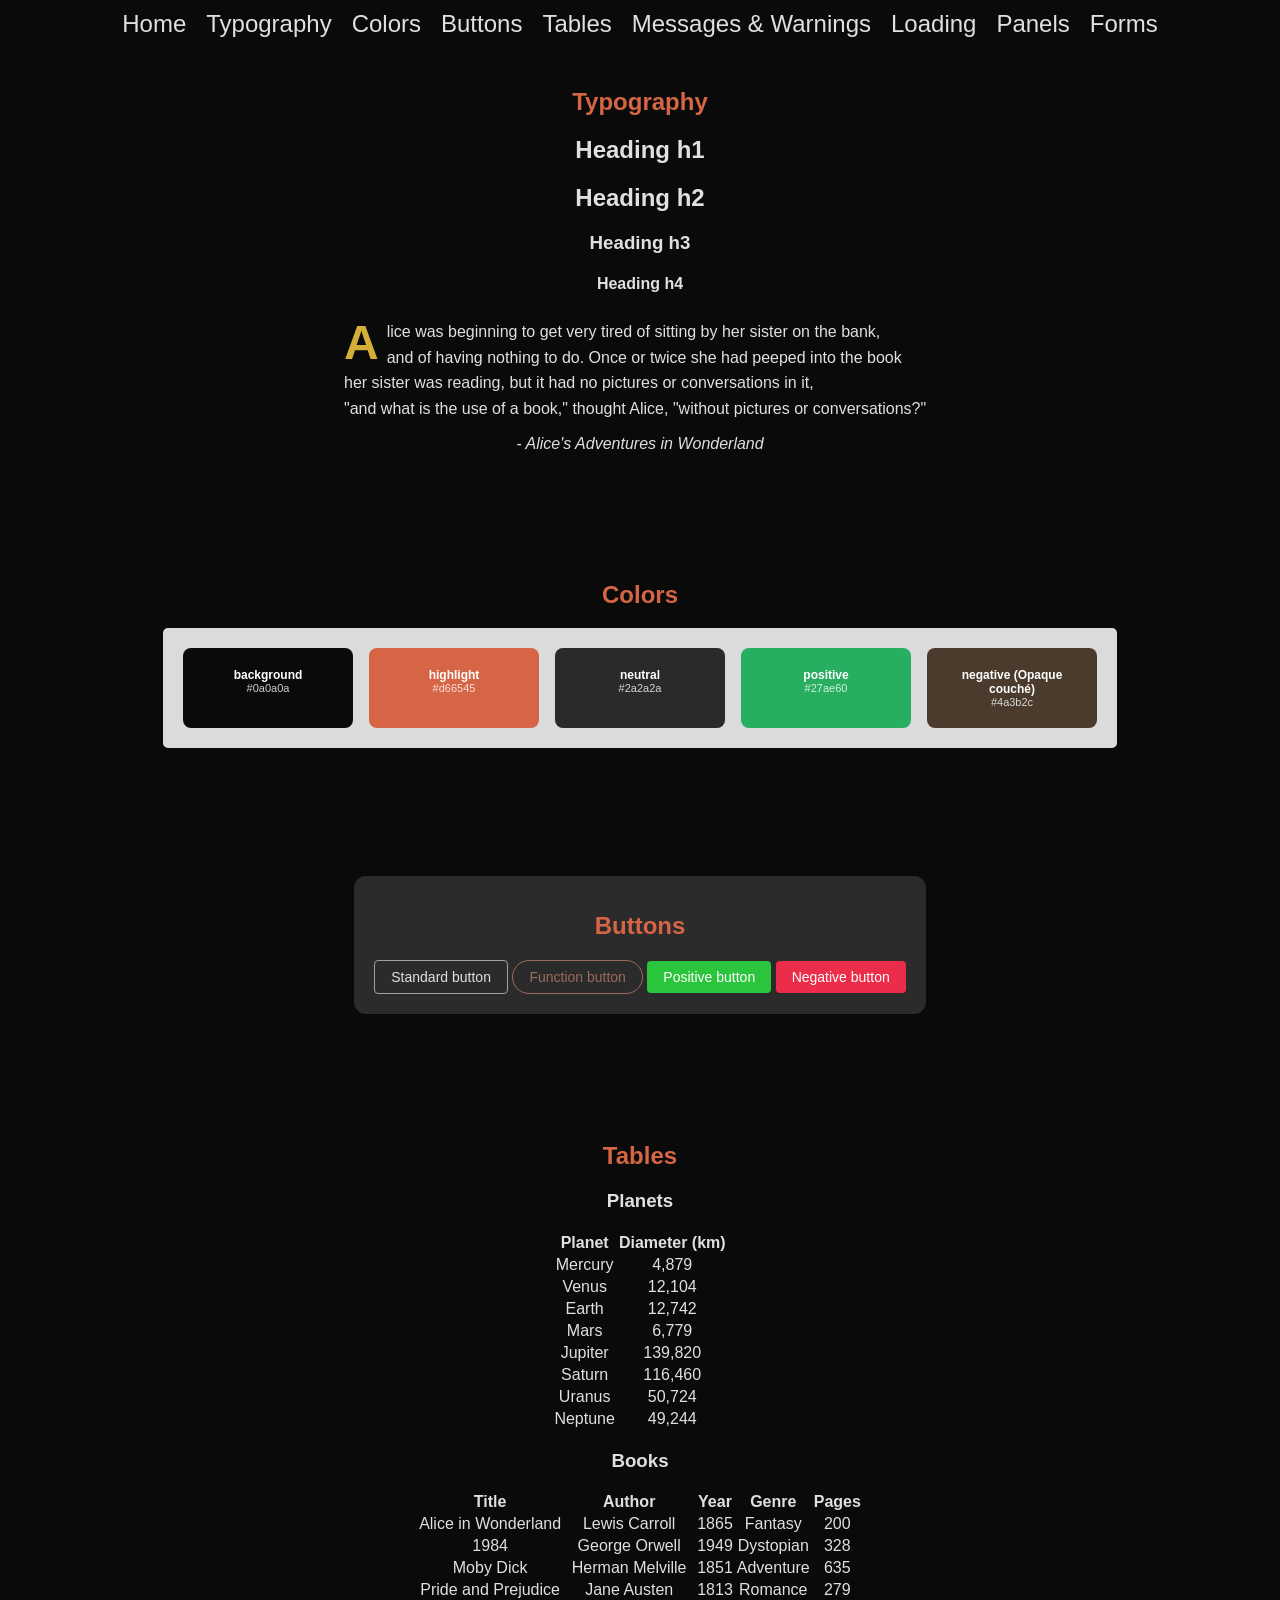
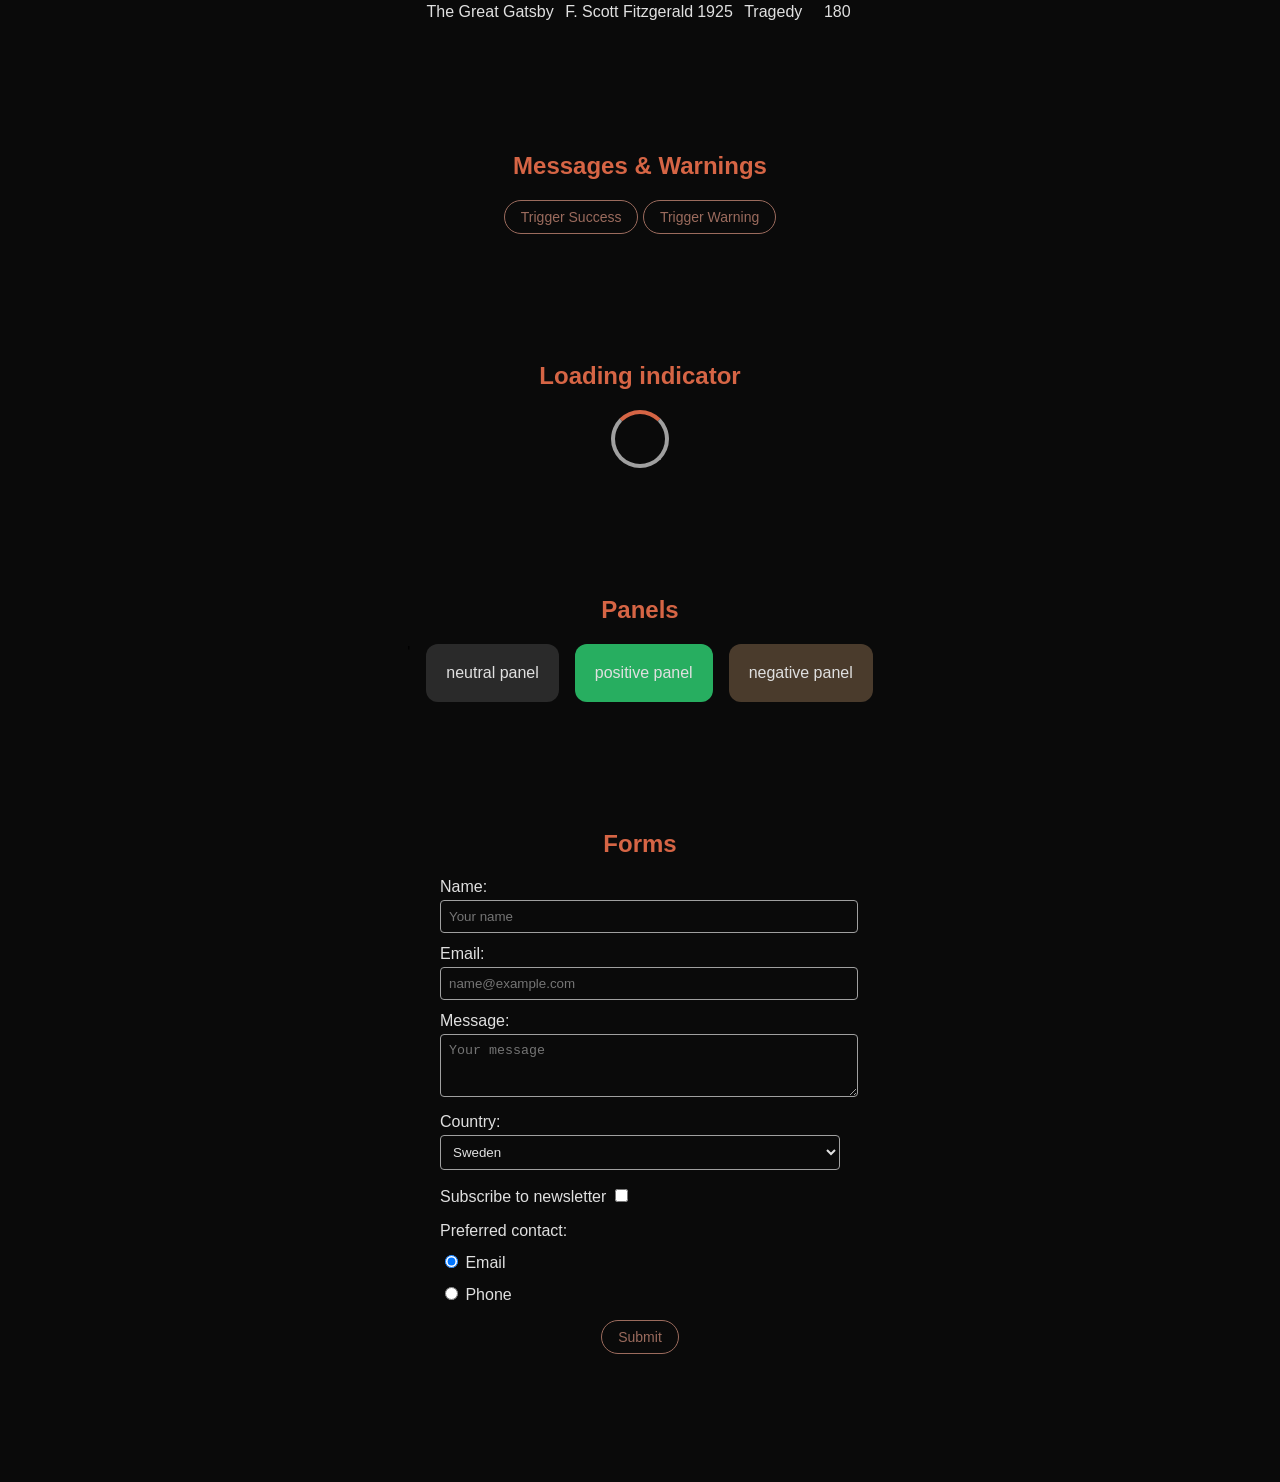
==== styleguide/index.html @ c1196de3 "admin functions implemented but needs polishing and testing" ====
<!DOCTYPE html>
<html lang="en">
<head>
    <meta charset="UTF-8">
    <meta name="viewport" content="width=device-width, initial-scale=1.0">
    <title>Style Guide - Wigell</title>
    <link rel="stylesheet" href="style.css">
</head>
<body>

    <nav>
        <ul>
            <li><a href="#">Home</a></li>
            <li><a href="#typography">Typography</a></li>
            <li><a href="#colors">Colors</a></li>
            <li><a href="#buttons">Buttons</a></li>
            <li><a href="#tables">Tables</a></li>
            <li><a href="#messages-warnings">Messages & Warnings</a></li>
            <li><a href="#loading">Loading</a></li>
            <li><a href="#panels">Panels</a></li>
            <li><a href="#forms">Forms</a></li>
        </ul>
    </nav>

    <main>
        <section id="typography">
            <h2 id="typography-h2" class="section-heading">Typography</h2>
            
            <div id="headings">
                <h1>Heading h1</h1>
                <h2>Heading h2</h2>
                <h3>Heading h3</h3>
                <h4>Heading h4</h4>
            </div>
            
            <div>
                <p class="alice-text">
                Alice was beginning to get very tired of sitting by her sister on the bank,<br>
                and of having nothing to do. Once or twice she had peeped into the book<br>
                her sister was reading, but it had no pictures or conversations in it,<br>
                "and what is the use of a book," thought Alice, "without pictures or conversations?"
                </p>

                <p class="book-title">- Alice's Adventures in Wonderland</p>
                </div>
        </section>

        <section id="colors">
            <h2 id="colors-h2" class="section-heading">Colors</h2>
            <div class="color-flex">
                <div class="color-box" style="background-color: #0a0a0a;">
                    <span class="color-name">background</span>
                    <span class="color-hex">#0a0a0a</span>
                </div>
               
                <div class="color-box" style="background-color: #d66545;">
                    <span class="color-name">highlight</span>
                    <span class="color-hex">#d66545</span>
                </div>

                <div class="color-box" style="background-color: #2a2a2a;">
                    <span class="color-name">neutral</span>
                    <span class="color-hex">#2a2a2a</span>
                </div>

                <div class="color-box" style="background-color: #27ae60;">
                    <span class="color-name">positive</span>
                    <span class="color-hex">#27ae60</span>
                </div>
                
                <div class="color-box" style="background-color: #4a3b2c;">
                    <span class="color-name">negative (Opaque couché)</span>
                    <span class="color-hex">#4a3b2c</span>
                </div>
            </div>
        </section>

        <section id="buttons">
            <div id="buttons-panel" class="panel-neutral">
                <h2 id="buttons-h2" class="section-heading">Buttons</h2>
                <div class="button-panel">
                    <button class="btn-standard">Standard button</button>
                    <button class="btn-function">Function button</button>
                    <button class="btn-positive">Positive button</button>
                    <button class="btn-negative">Negative button</button>
                </div>
            </div>
        </section>


       <section id="tables">
            <div id="tables-container">
                <h2 id="tables-h2" class="section-heading">Tables</h2>
                
                <h3>Planets</h3>
                <table id="table-smal">
                    <thead>
                        <tr><th>Planet</th><th>Diameter (km)</th></tr>
                    </thead>
                    <tbody>
                        <tr><td>Mercury</td><td>4,879</td></tr>
                        <tr><td>Venus</td><td>12,104</td></tr>
                        <tr><td>Earth</td><td>12,742</td></tr>
                        <tr><td>Mars</td><td>6,779</td></tr>
                        <tr><td>Jupiter</td><td>139,820</td></tr>
                        <tr><td>Saturn</td><td>116,460</td></tr>
                        <tr><td>Uranus</td><td>50,724</td></tr>
                        <tr><td>Neptune</td><td>49,244</td></tr>
                    </tbody>
                </table>

                <h3>Books</h3>
                <table id="table-wide">
                    <thead>
                        <tr><th>Title</th><th>Author</th><th>Year</th><th>Genre</th><th>Pages</th></tr>
                    </thead>
                    <tbody>
                        <tr><td>Alice in Wonderland</td><td>Lewis Carroll</td><td>1865</td><td>Fantasy</td><td>200</td></tr>
                        <tr><td>1984</td><td>George Orwell</td><td>1949</td><td>Dystopian</td><td>328</td></tr>
                        <tr><td>Moby Dick</td><td>Herman Melville</td><td>1851</td><td>Adventure</td><td>635</td></tr>
                        <tr><td>Pride and Prejudice</td><td>Jane Austen</td><td>1813</td><td>Romance</td><td>279</td></tr>
                        <tr><td>The Great Gatsby</td><td>F. Scott Fitzgerald</td><td>1925</td><td>Tragedy</td><td>180</td></tr>
                    </tbody>
                </table>
            </div>
        </section>

        <section id="messages-warnings">
            <h2 id="messages-warnings-h2" class="section-heading">Messages & Warnings</h2>
            <div id="message-area"></div>
            <div class="message-buttons">
                <button id="msg-success" class="btn-function">Trigger Success</button>
                <button id="msg-warning" class="btn-function">Trigger Warning</button>
            </div>
        </section>


        <section id="loading">
            <h2 id="loading-indicator-h2" class="section-heading">Loading indicator</h2>
            <div class="spinner"></div>
        </section>

        <section id="panels">
            <h2 id="panels-h2" class="section-heading">Panels</h2>

            <div id="panel-container">'
                <div class="panel-neutral">
                    neutral panel
                </div>
                <div class="panel-positive">
                    positive panel
                </div>
                <div class="panel-negative">
                    negative panel
                </div>
            </div>

        </section>

        <section id="forms">
            <h2 id="forms-h2" class="section-heading">Forms</h2>
            <form id="demo-form">
                <label for="name">Name:</label>
                <input type="text" id="name" name="name" placeholder="Your name" class="input-field">

                <label for="email">Email:</label>
                <input type="email" id="email" name="email" placeholder="name@example.com" class="input-field">

                <label for="message">Message:</label>
                <textarea id="message" name="message" rows="3" placeholder="Your message" class="textarea-field"></textarea>

                <label for="country">Country:</label>
                <select id="country" name="country" class="select-field">
                    <option value="se">Sweden</option>
                    <option value="no">Norway</option>
                    <option value="dk">Denmark</option>
                </select>

                <div id="subscribe-checkbox"> 
                    <span id="subscribe-span">Subscribe to newsletter</span>
                    <input type="checkbox">
                </div>

                <div id="preferred-contact">
                    <span id="preferred-contact-span">Preferred contact:</span>
                    <label><input type="radio" name="contact" value="email" checked> Email</label>
                    <label><input type="radio" name="contact" value="phone"> Phone</label>
                </div>
                
                <button type="button" class="btn-function" id="submit-form">Submit</button>
            </form>
        </section>
    </main>

    <script src="index.js"> </script>
       
</body>
</html>
---- styleguide/style.css ----
:root {
    --bg-darkest: #0a0a0a;
    --text-light: #e0e0e0;
    --text-gray: #a0a0a0;
    --highlight: #d66545;
    --warning: #e74c3c;
    --positive: #27ae60;
    --neutral: #2b2b2b;
    --negative: #4a3b2c;
}

body {
    font-family: sans-serif;
    background-color: var(--bg-darkest);
    margin: 0;
    padding: 0;
}

main {
    text-align: center;
    margin-top: 0;
    padding-top: 20px;
}


section {
    margin-bottom: 8rem;
}

nav {
    position: sticky;
    top: 0;
    background-color: var(--bg-darkest);
    z-index: 1000;
    padding: 10px 0;
    font-size: 24px;
}

nav ul {
    list-style: none;
    display: flex;
    justify-content: center;
    gap: 20px;
    margin: 0;
    padding: 0;
}

nav a {
    color: var(--text-light);
    text-decoration: none;
}


.section-heading {
    color: var(--highlight);
    text-align: center;
}

#headings {
    color: var(--text-light);
}

.alice-text {
    max-width: 37rem;
    line-height: 1.6;
    font-size: 16px;
    text-align: left;
    margin: 0 auto;
    padding: 5px;
    color: var(--text-light);
}

.alice-text::first-letter {
    font-size: 48px;
    font-weight: bold;
    float: left;
    line-height: 1;
    color: #d4af37;
    margin-right: 8px;
}

.book-title {
    text-align: center;
    font-style: italic;
    margin-top: 8px;
    color: var(--text-light);
}



.color-flex {
    display: flex;
    flex-wrap: wrap;
    gap: 16px;
    justify-content: center;
    background-color: #dbdbdb;
    padding: 20px;
    border-radius: 5px;
    width: fit-content;
    margin: 0 auto;
}

.color-box {
    width: 150px;
    padding: 20px 10px 20px 10px;
    border-radius: 8px;
    color: white;
    text-align: center;
}

.color-name {
    display: block;
    font-weight: bold;
    font-size: 12px;
}

.color-hex {
    display: block;
    font-size: 11px;
    opacity: 0.8;
}



#buttons-panel {
    padding-top: 1rem;
    width: fit-content;
    margin: 0 auto;
    background-color: var(--neutral);
}

button {
    padding: 8px 16px;
    font-size: 14px;
    cursor: pointer;
    border: none;
    border-radius: 4px;
}

.btn-standard {
    background-color: var(--bg-dark);
    color: var(--text-light);
    border: 1px solid var(--text-gray);
}

.btn-function {
    background-color: transparent;
    color: #9b6b5d ;
    border: 1px solid #9b6b5d ;
    border-radius: 20px;
}

.btn-positive {
    background-color: #2bc43d;
    color: white;
}

.btn-negative {
    background-color: #eb2d49;
    color: white;
}




#tables-container {
    color: var(--text-light);
    margin: 0 auto;
    width: fit-content;
}

#table-smal, #table-wide {
    margin-left: auto;
    margin-right: auto;
}



.message {
    padding: 12px 20px;
    border-radius: 8px;
    color: white;
    width: fit-content;
    margin: 0 auto 10px auto;
    animation: fadeOut 3s forwards;
}

.message-success {
    background-color: var(--positive);
}

.message-warning {
    background-color: var(--highlight);
}

@keyframes fadeOut {
    0% { opacity: 1; }
    70% { opacity: 1; }
    100% { opacity: 0; visibility: hidden; }
}



.spinner {
    width: 50px;
    height: 50px;
    border: 4px solid var(--text-gray);
    border-top: 4px solid var(--highlight); 
    animation: spin 1s linear infinite;
    margin: 20px auto;
    border-radius: 50%;
}

@keyframes spin {
    0% { transform: rotate(0deg); }
    100% { transform: rotate(360deg); }
}



#panel-container {
    display: flex;
    flex-direction: row;
    justify-content: center;
    gap: 1rem;
}

.panel-neutral {
    display: inline-block;
    text-align: left;
    background-color: #2a2a2a;
    color: var(--text-light);
    padding: 20px;
    border-radius: 12px;
}


.panel-positive {
    background-color: var(--positive);
    color: var(--text-light);
    padding: 20px;
    border-radius: 12px;
}

.panel-negative {
    background-color: var(--negative);
    color: var(--text-light);
    padding: 20px;
    border-radius: 12px;
}


#demo-form {
    max-width: 400px;
    margin: 0 auto;
    text-align: left;
}

#demo-form label {
    display: block;
    margin-top: 12px;
    margin-bottom: 4px;
    color: var(--text-light);
}

.input-field, .select-field, .textarea-field {
    width: 100%;
    padding: 8px;
    border-radius: 4px;
    border: 1px solid var(--text-gray);
    background-color: var(--bg-dark);
    color: var(--text-light);
}

#subscribe-checkbox {
    margin-top: 1rem;
    color: var(--text-light);
}

#preferred-contact {
    margin-top: 1rem;
}


#preferred-contact-span {
    color: var(--text-light);
}


#submit-form {
    display: block;
    margin: 16px auto 0 auto;
}
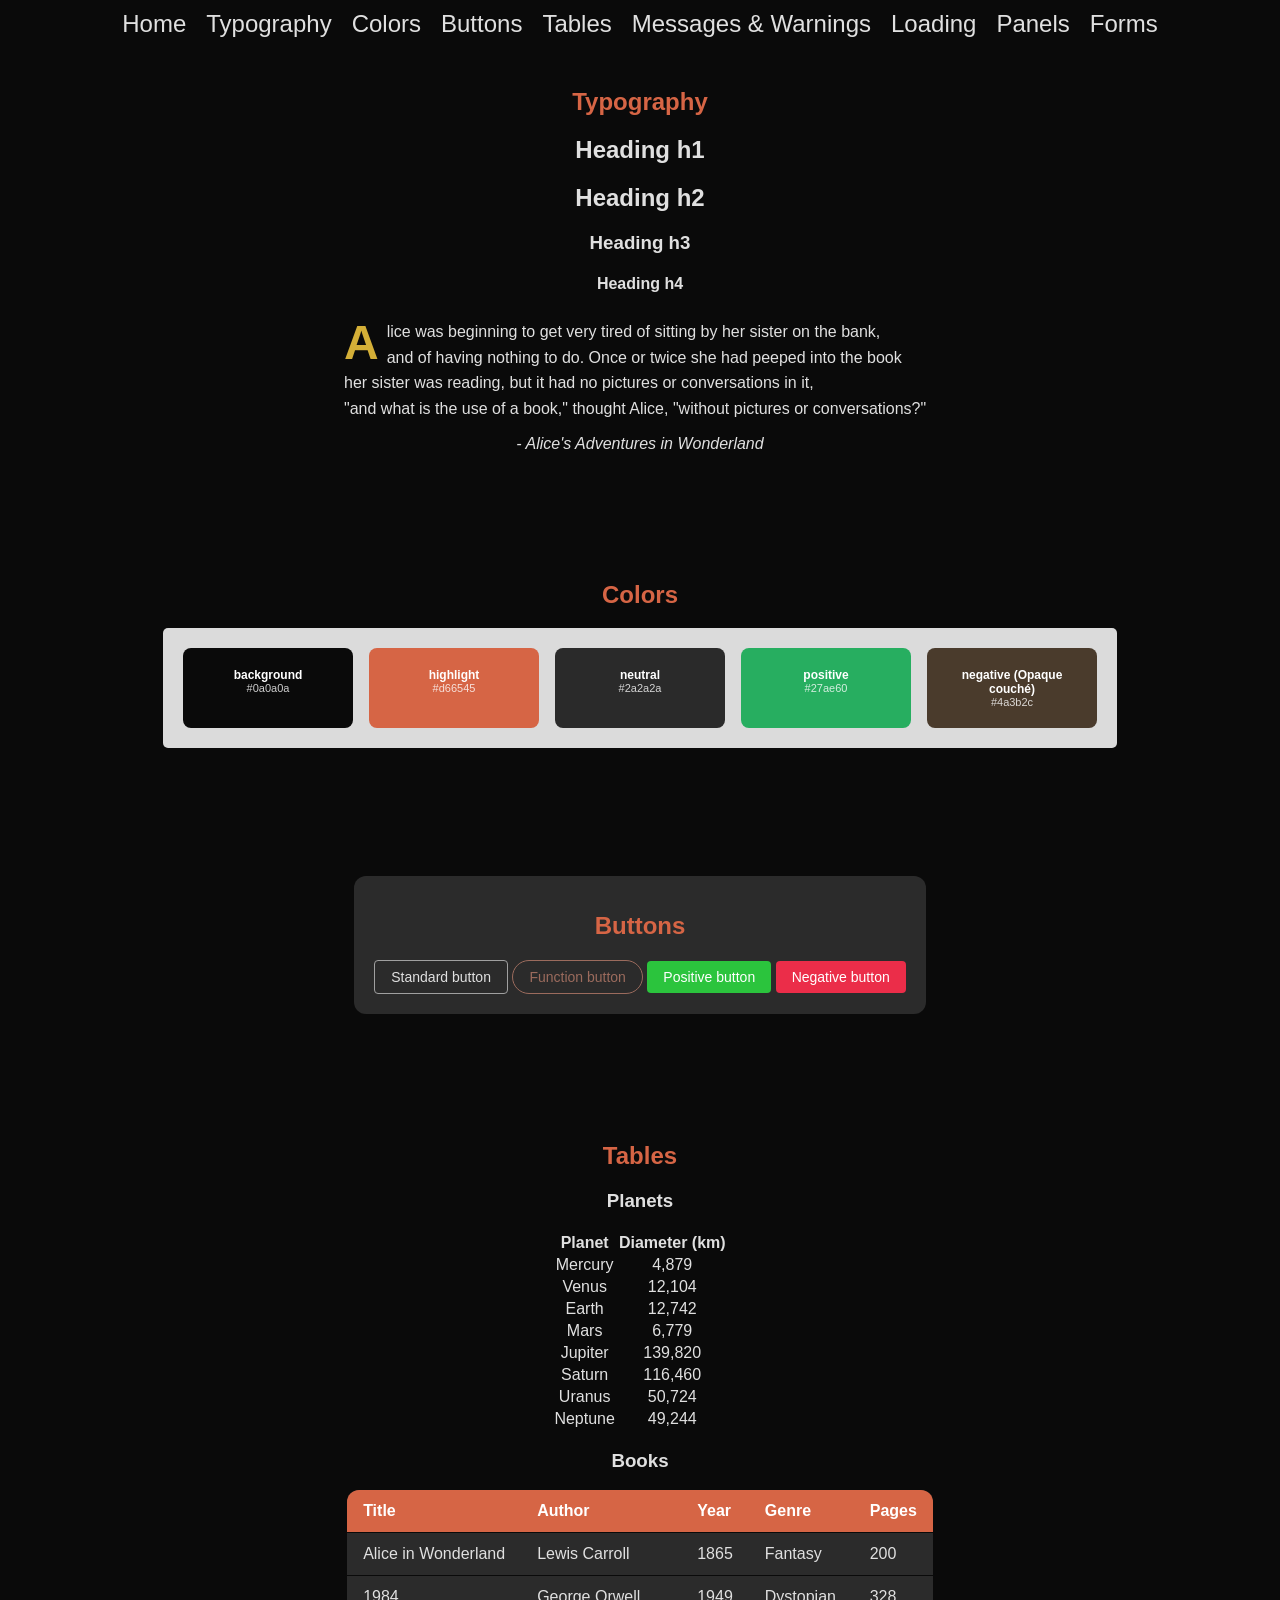
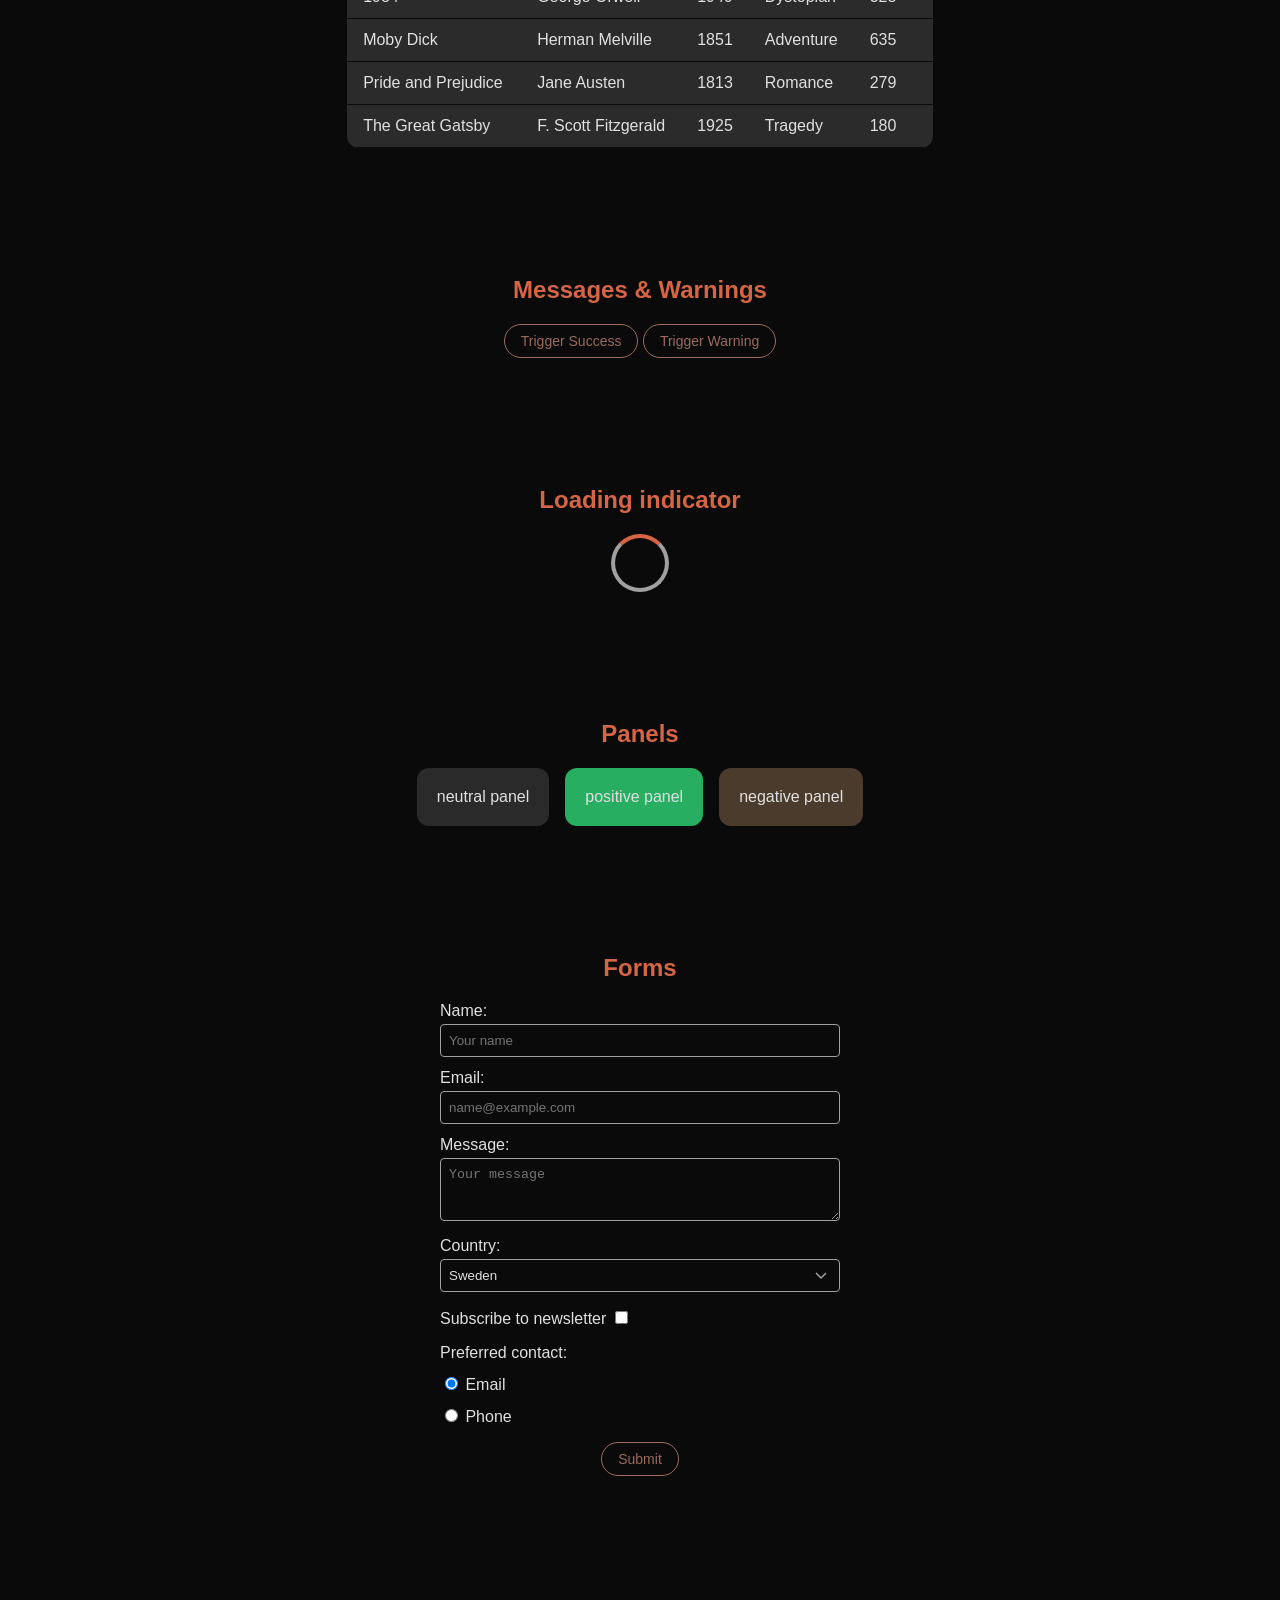
==== commit 538b4759: "buggy mess" ====
--- a/styleguide/index.html
+++ b/styleguide/index.html
@@ -110,7 +110,7 @@
                 </table>
 
                 <h3>Books</h3>
-                <table id="table-wide">
+                <table class="cars-table">
                     <thead>
                         <tr><th>Title</th><th>Author</th><th>Year</th><th>Genre</th><th>Pages</th></tr>
                     </thead>
@@ -143,7 +143,7 @@
         <section id="panels">
             <h2 id="panels-h2" class="section-heading">Panels</h2>
 
-            <div id="panel-container">'
+            <div id="panel-container">
                 <div class="panel-neutral">
                     neutral panel
                 </div>
@@ -192,7 +192,7 @@
         </section>
     </main>
 
-    <script src="index.js"> </script>
+    <script src="index.js"></script>
        
 </body>
-</html> +</html>
--- a/styleguide/style.css
+++ b/styleguide/style.css
@@ -2,6 +2,7 @@
     --bg-darkest: #0a0a0a;
     --text-light: #e0e0e0;
     --text-gray: #a0a0a0;
+    --text-dark: #0b0b0b;
     --highlight: #d66545;
     --warning: #e74c3c;
     --positive: #27ae60;
@@ -21,7 +22,6 @@
     margin-top: 0;
     padding-top: 20px;
 }
-
 
 section {
     margin-bottom: 8rem;
@@ -50,7 +50,6 @@
     text-decoration: none;
 }
 
-
 .section-heading {
     color: var(--highlight);
     text-align: center;
@@ -85,8 +84,6 @@
     margin-top: 8px;
     color: var(--text-light);
 }
-
-
 
 .color-flex {
     display: flex;
@@ -102,7 +99,7 @@
 
 .color-box {
     width: 150px;
-    padding: 20px 10px 20px 10px;
+    padding: 20px 10px;
     border-radius: 8px;
     color: white;
     text-align: center;
@@ -119,8 +116,6 @@
     font-size: 11px;
     opacity: 0.8;
 }
-
-
 
 #buttons-panel {
     padding-top: 1rem;
@@ -145,8 +140,8 @@
 
 .btn-function {
     background-color: transparent;
-    color: #9b6b5d ;
-    border: 1px solid #9b6b5d ;
+    color: #9b6b5d;
+    border: 1px solid #9b6b5d;
     border-radius: 20px;
 }
 
@@ -160,21 +155,40 @@
     color: white;
 }
 
-
-
-
 #tables-container {
     color: var(--text-light);
     margin: 0 auto;
     width: fit-content;
 }
 
-#table-smal, #table-wide {
+#table-smal {
     margin-left: auto;
     margin-right: auto;
 }
 
-
+.cars-table {
+    width: 100%;
+    border-collapse: collapse;
+    background-color: var(--neutral);
+    border-radius: 12px;
+    overflow: hidden;
+}
+
+.cars-table th,
+.cars-table td {
+    padding: 12px 16px;
+    text-align: left;
+    border-bottom: 1px solid var(--bg-darkest);
+}
+
+.cars-table th {
+    background-color: var(--highlight);
+    color: white;
+}
+
+.cars-table tr:hover td {
+    background-color: var(--bg-darkest);
+}
 
 .message {
     padding: 12px 20px;
@@ -199,13 +213,11 @@
     100% { opacity: 0; visibility: hidden; }
 }
 
-
-
 .spinner {
     width: 50px;
     height: 50px;
     border: 4px solid var(--text-gray);
-    border-top: 4px solid var(--highlight); 
+    border-top: 4px solid var(--highlight);
     animation: spin 1s linear infinite;
     margin: 20px auto;
     border-radius: 50%;
@@ -215,8 +227,6 @@
     0% { transform: rotate(0deg); }
     100% { transform: rotate(360deg); }
 }
-
-
 
 #panel-container {
     display: flex;
@@ -234,7 +244,6 @@
     border-radius: 12px;
 }
 
-
 .panel-positive {
     background-color: var(--positive);
     color: var(--text-light);
@@ -248,7 +257,6 @@
     padding: 20px;
     border-radius: 12px;
 }
-
 
 #demo-form {
     max-width: 400px;
@@ -269,6 +277,28 @@
     border-radius: 4px;
     border: 1px solid var(--text-gray);
     background-color: var(--bg-dark);
+    color: var(--text-dark);
+    box-sizing: border-box;
+}
+
+.select-field {
+    width: 100%;
+    padding: 8px;
+    border-radius: 4px;
+    border: 1px solid var(--text-gray);
+    background-color: var(--bg-dark);
+    color: var(--text-light);
+    box-sizing: border-box;
+    appearance: none;
+    -webkit-appearance: none;
+    background-image: url("data:image/svg+xml,%3Csvg xmlns='http://www.w3.org/2000/svg' width='12' height='8' viewBox='0 0 12 8'%3E%3Cpath d='M1 1l5 5 5-5' stroke='%23a0a0a0' stroke-width='1.5' fill='none'/%3E%3C/svg%3E");
+    background-repeat: no-repeat;
+    background-position: right 12px center;
+    cursor: pointer;
+}
+
+.select-field option {
+    background-color: var(--bg-darkest);
     color: var(--text-light);
 }
 
@@ -281,11 +311,9 @@
     margin-top: 1rem;
 }
 
-
 #preferred-contact-span {
     color: var(--text-light);
 }
-
 
 #submit-form {
     display: block;
